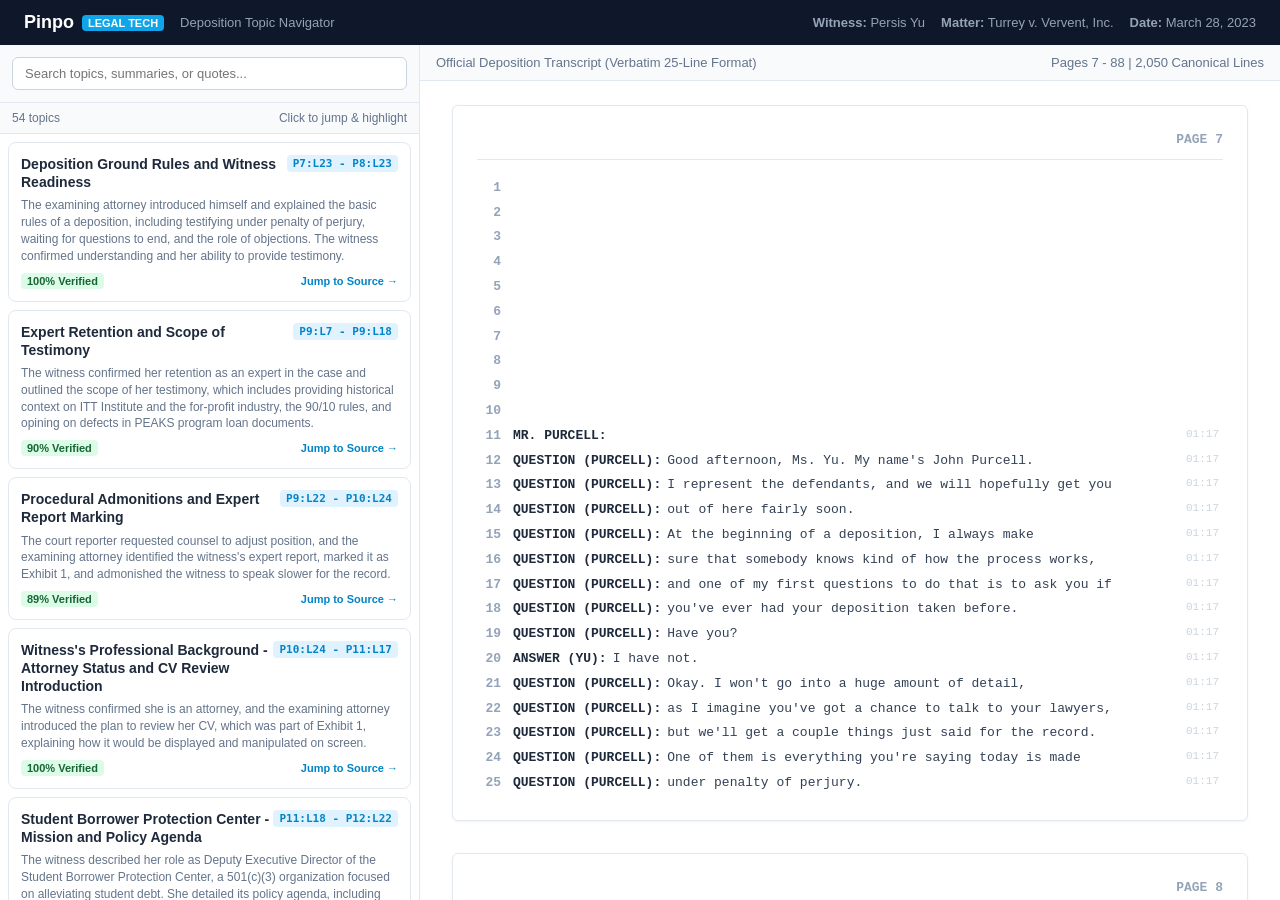
==== app/index.html @ cbd12ea7 "feat(demo): add interactive web viewer, stability benchmark suite, and final documentation" ====
<!DOCTYPE html>
<html lang="en">
<head>
    <meta charset="UTF-8">
    <meta name="viewport" content="width=device-width, initial-scale=1.0">
    <title>Pinpo - Deposition Topic Index & Source Provenance Viewer</title>
    <link rel="stylesheet" href="styles.css">
</head>
<body>
    <header>
        <div class="brand-title">
            <span>Pinpo</span>
            <span class="badge-tag">Legal Tech</span>
            <span style="font-size: 13px; font-weight: normal; color: #94a3b8; margin-left: 8px;">Deposition Topic Navigator</span>
        </div>
        <div class="meta-details">
            <div><strong>Witness:</strong> Persis Yu</div>
            <div><strong>Matter:</strong> Turrey v. Vervent, Inc.</div>
            <div><strong>Date:</strong> March 28, 2023</div>
        </div>
    </header>

    <div class="app-container">
        <!-- Left Pane: Topic Index Navigation -->
        <aside class="topic-pane">
            <div class="search-bar">
                <input type="text" id="searchInput" placeholder="Search topics, summaries, or quotes..." />
            </div>
            <div style="padding: 8px 12px; font-size: 12px; color: #64748b; display: flex; justify-content: space-between; background: #f8fafc; border-bottom: 1px solid #e2e8f0;">
                <span id="activeTopicCount">Loading topics...</span>
                <span>Click to jump & highlight</span>
            </div>
            <div class="topic-list" id="topicList">
                <!-- Topics rendered by app.js -->
            </div>
        </aside>

        <!-- Right Pane: Transcript Verification Area -->
        <main class="transcript-pane">
            <div class="viewer-header">
                <span>Official Deposition Transcript (Verbatim 25-Line Format)</span>
                <span>Pages 7 - 88 | 2,050 Canonical Lines</span>
            </div>
            <div class="transcript-scroll-area" id="transcriptArea">
                <!-- Pages and lines rendered by app.js -->
            </div>
        </main>
    </div>

    <!-- Embedded Data & Client Controller -->
    <script src="viewer_data.js"></script>
    <script src="app.js"></script>
</body>
</html>
---- app/styles.css ----
:root {
    --bg-primary: #0f172a;
    --bg-secondary: #1e293b;
    --bg-card: #ffffff;
    --border-color: #e2e8f0;
    --text-primary: #0f172a;
    --text-muted: #64748b;
    --brand-blue: #0284c7;
    --brand-blue-hover: #0369a1;
    --highlight-bg: #fef08a;
    --highlight-border: #eab308;
    --badge-green-bg: #dcfce7;
    --badge-green-text: #166534;
}

* {
    box-sizing: border-box;
    margin: 0;
    padding: 0;
}

body {
    font-family: -apple-system, BlinkMacSystemFont, "Segoe UI", Roboto, Helvetica, Arial, sans-serif;
    background-color: #f1f5f9;
    color: var(--text-primary);
    height: 100vh;
    display: flex;
    flex-direction: column;
    overflow: hidden;
}

/* Header */
header {
    background: var(--bg-primary);
    color: #ffffff;
    padding: 12px 24px;
    display: flex;
    justify-content: space-between;
    align-items: center;
    box-shadow: 0 2px 4px rgba(0, 0, 0, 0.1);
}

.brand-title {
    font-size: 18px;
    font-weight: 700;
    display: flex;
    align-items: center;
    gap: 8px;
}

.brand-title .badge-tag {
    background: #0ea5e9;
    color: white;
    font-size: 11px;
    padding: 2px 6px;
    border-radius: 4px;
    text-transform: uppercase;
}

.meta-details {
    font-size: 13px;
    color: #94a3b8;
    display: flex;
    gap: 16px;
}

/* App Container (Split Pane) */
.app-container {
    display: flex;
    flex: 1;
    overflow: hidden;
}

/* Left Pane: Topic Index */
.topic-pane {
    width: 420px;
    min-width: 360px;
    max-width: 500px;
    background: #ffffff;
    border-right: 1px solid var(--border-color);
    display: flex;
    flex-direction: column;
}

.search-bar {
    padding: 12px;
    border-bottom: 1px solid var(--border-color);
    background: #f8fafc;
}

.search-bar input {
    width: 100%;
    padding: 8px 12px;
    border: 1px solid #cbd5e1;
    border-radius: 6px;
    font-size: 13px;
    outline: none;
}

.search-bar input:focus {
    border-color: var(--brand-blue);
    box-shadow: 0 0 0 2px rgba(2, 132, 199, 0.15);
}

.topic-list {
    flex: 1;
    overflow-y: auto;
    padding: 8px;
}

.topic-card {
    background: #ffffff;
    border: 1px solid #e2e8f0;
    border-radius: 8px;
    padding: 12px;
    margin-bottom: 8px;
    cursor: pointer;
    transition: all 0.15s ease-in-out;
}

.topic-card:hover {
    border-color: var(--brand-blue);
    transform: translateY(-1px);
    box-shadow: 0 2px 5px rgba(0, 0, 0, 0.05);
}

.topic-card.active {
    border-color: var(--brand-blue);
    background: #f0f9ff;
    box-shadow: 0 0 0 2px rgba(2, 132, 199, 0.2);
}

.topic-header {
    display: flex;
    justify-content: space-between;
    align-items: flex-start;
    margin-bottom: 6px;
}

.topic-title {
    font-size: 14px;
    font-weight: 600;
    color: #1e293b;
    line-height: 1.3;
}

.topic-coord {
    font-family: monospace;
    font-size: 11px;
    font-weight: 600;
    color: #0284c7;
    background: #e0f2fe;
    padding: 2px 6px;
    border-radius: 4px;
    white-space: nowrap;
}

.topic-summary {
    font-size: 12px;
    color: var(--text-muted);
    line-height: 1.4;
    margin-bottom: 8px;
}

.topic-footer {
    display: flex;
    justify-content: space-between;
    align-items: center;
    font-size: 11px;
}

.confidence-badge {
    padding: 2px 6px;
    border-radius: 4px;
    font-weight: 600;
    background: var(--badge-green-bg);
    color: var(--badge-green-text);
}

.jump-btn {
    font-size: 11px;
    font-weight: 600;
    color: var(--brand-blue);
    display: flex;
    align-items: center;
    gap: 4px;
}

/* Right Pane: Transcript Viewer */
.transcript-pane {
    flex: 1;
    background: #ffffff;
    display: flex;
    flex-direction: column;
    overflow: hidden;
}

.viewer-header {
    padding: 10px 16px;
    background: #f8fafc;
    border-bottom: 1px solid var(--border-color);
    font-size: 13px;
    color: var(--text-muted);
    display: flex;
    justify-content: space-between;
}

.transcript-scroll-area {
    flex: 1;
    overflow-y: auto;
    padding: 24px 32px;
    font-family: "Courier New", Courier, monospace;
    font-size: 13px;
    line-height: 1.6;
}

.page-container {
    max-width: 800px;
    margin: 0 auto 32px auto;
    background: #ffffff;
    border: 1px solid #e2e8f0;
    border-radius: 6px;
    padding: 24px;
    box-shadow: 0 1px 3px rgba(0, 0, 0, 0.05);
}

.page-divider {
    text-align: right;
    font-weight: bold;
    color: #94a3b8;
    border-bottom: 1px solid #e2e8f0;
    padding-bottom: 8px;
    margin-bottom: 16px;
}

.transcript-line {
    display: flex;
    padding: 2px 4px;
    border-radius: 2px;
}

.line-num {
    width: 32px;
    color: #94a3b8;
    user-select: none;
    text-align: right;
    padding-right: 12px;
    font-weight: bold;
}

.line-speaker {
    font-weight: bold;
    color: #1e293b;
    margin-right: 6px;
    white-space: nowrap;
}

.line-text {
    flex: 1;
    color: #334155;
}

.line-ts {
    color: #cbd5e1;
    font-size: 11px;
    margin-left: 12px;
    user-select: none;
}

/* Highlight Selected Topic Block */
.transcript-line.highlighted {
    background-color: var(--highlight-bg);
}

.transcript-line.highlighted-first {
    border-top: 2px solid var(--highlight-border);
}

.transcript-line.highlighted-last {
    border-bottom: 2px solid var(--highlight-border);
}
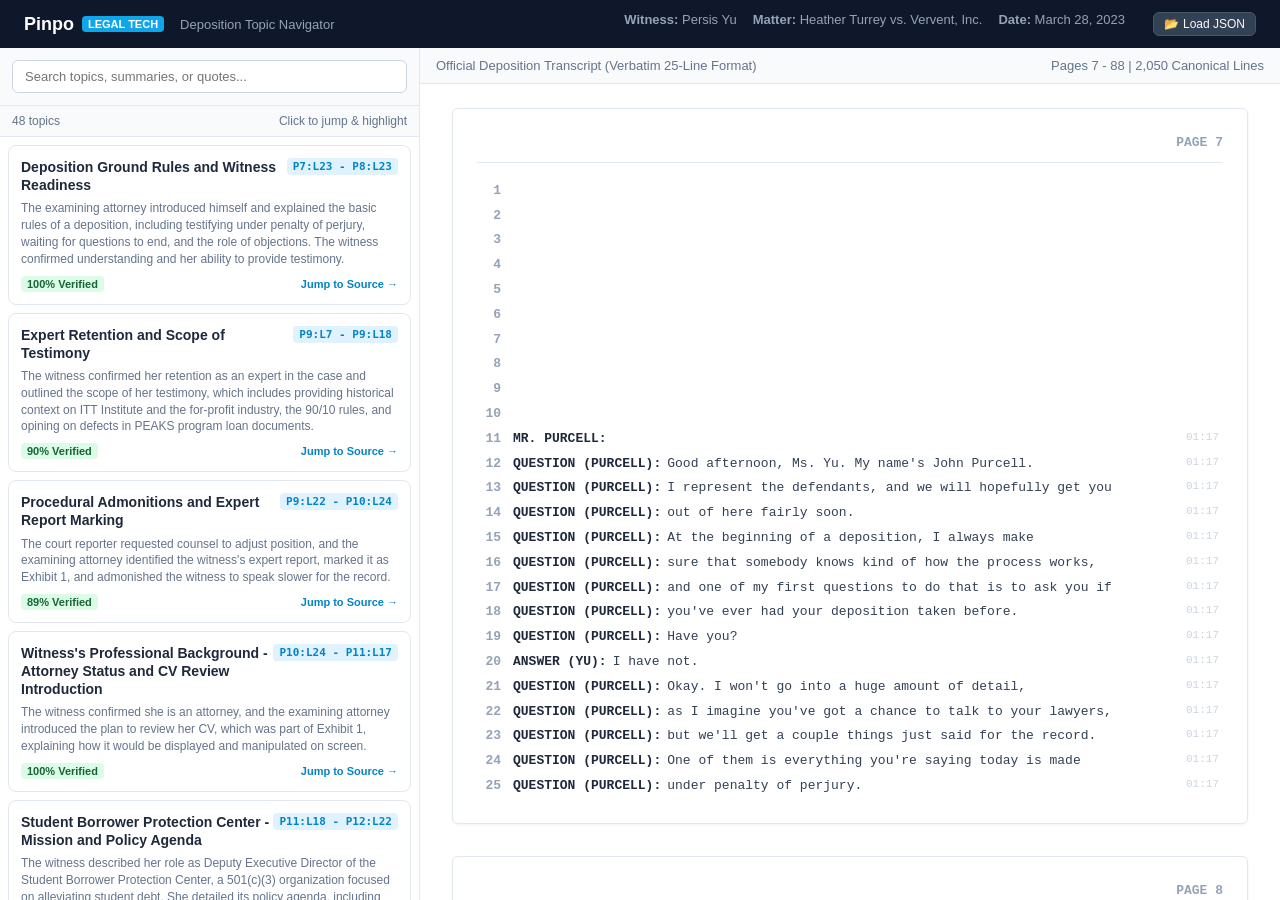
==== commit dc3b900b: "feat(pipeline): enable universal PDF ingestion with boundary detection and CLI parameters" ====
--- a/app/index.html
+++ b/app/index.html
@@ -14,9 +14,13 @@
             <span style="font-size: 13px; font-weight: normal; color: #94a3b8; margin-left: 8px;">Deposition Topic Navigator</span>
         </div>
         <div class="meta-details">
-            <div><strong>Witness:</strong> Persis Yu</div>
-            <div><strong>Matter:</strong> Turrey v. Vervent, Inc.</div>
-            <div><strong>Date:</strong> March 28, 2023</div>
+            <div><strong>Witness:</strong> <span id="headerWitness">Persis Yu</span></div>
+            <div><strong>Matter:</strong> <span id="headerMatter">Turrey v. Vervent, Inc.</span></div>
+            <div><strong>Date:</strong> <span id="headerDate">March 28, 2023</span></div>
+            <button id="loadBtn" style="margin-left: 12px; background: #334155; color: #f8fafc; border: 1px solid #475569; padding: 4px 10px; border-radius: 6px; font-size: 12px; cursor: pointer; display: flex; align-items: center; gap: 4px;">
+                <span>📂</span> Load JSON
+            </button>
+            <input type="file" id="loadDataInput" accept=".json,.js" style="display: none;" />
         </div>
     </header>
 
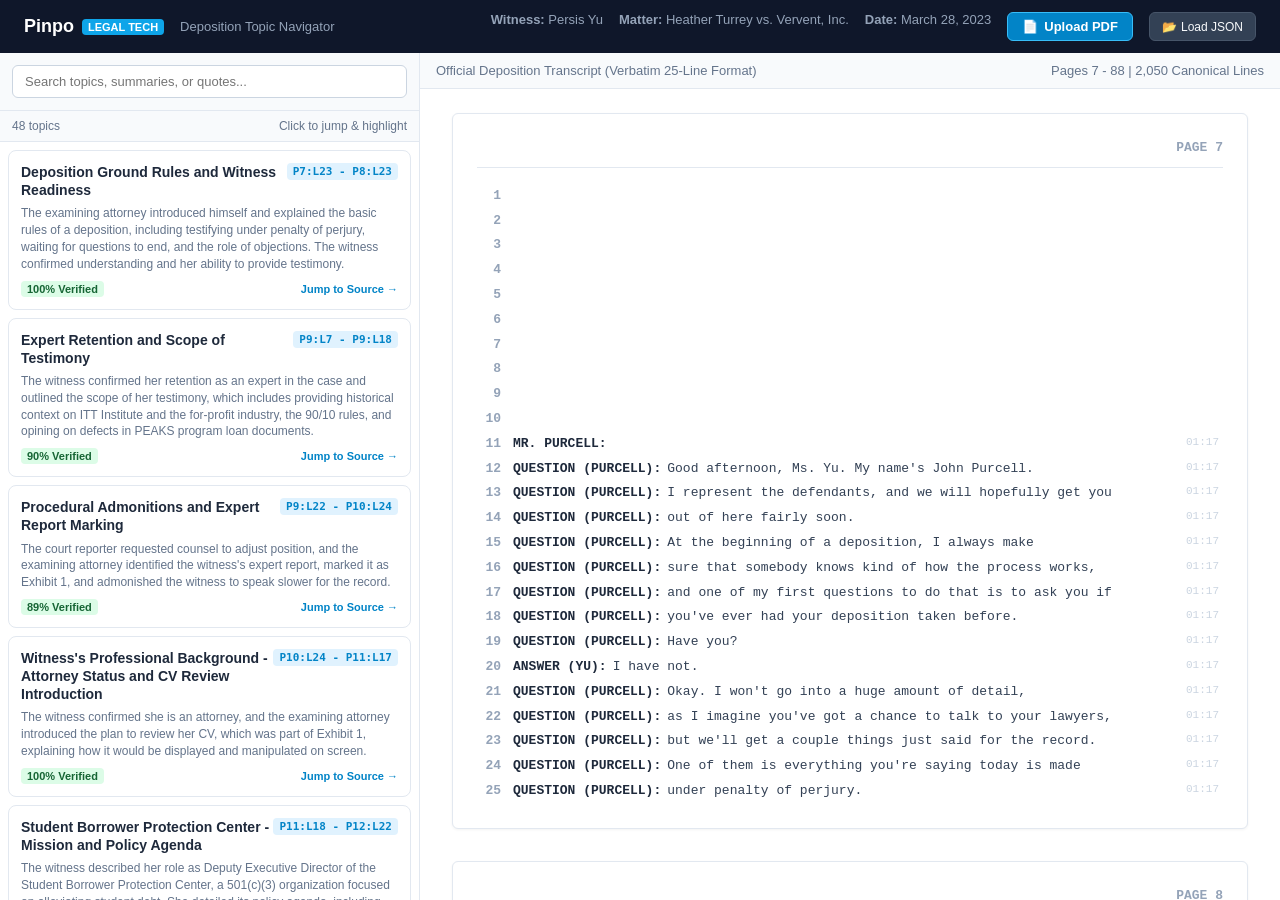
==== commit 29713784: "feat(ui): add direct PDF upload modal and backend pipeline processing endpoint" ====
--- a/app/index.html
+++ b/app/index.html
@@ -17,7 +17,10 @@
             <div><strong>Witness:</strong> <span id="headerWitness">Persis Yu</span></div>
             <div><strong>Matter:</strong> <span id="headerMatter">Turrey v. Vervent, Inc.</span></div>
             <div><strong>Date:</strong> <span id="headerDate">March 28, 2023</span></div>
-            <button id="loadBtn" style="margin-left: 12px; background: #334155; color: #f8fafc; border: 1px solid #475569; padding: 4px 10px; border-radius: 6px; font-size: 12px; cursor: pointer; display: flex; align-items: center; gap: 4px;">
+            <button id="openUploadModalBtn" class="upload-btn">
+                <span>📄</span> Upload PDF
+            </button>
+            <button id="loadBtn" style="background: #334155; color: #f8fafc; border: 1px solid #475569; padding: 6px 12px; border-radius: 6px; font-size: 12px; cursor: pointer; display: flex; align-items: center; gap: 4px;">
                 <span>📂</span> Load JSON
             </button>
             <input type="file" id="loadDataInput" accept=".json,.js" style="display: none;" />
@@ -43,7 +46,7 @@
         <main class="transcript-pane">
             <div class="viewer-header">
                 <span>Official Deposition Transcript (Verbatim 25-Line Format)</span>
-                <span>Pages 7 - 88 | 2,050 Canonical Lines</span>
+                <span id="transcriptHeaderMeta">Pages 7 - 88 | 2,050 Canonical Lines</span>
             </div>
             <div class="transcript-scroll-area" id="transcriptArea">
                 <!-- Pages and lines rendered by app.js -->
@@ -51,6 +54,64 @@
         </main>
     </div>
 
+    <!-- Upload Deposition PDF Modal -->
+    <div class="modal-overlay" id="uploadModal" style="display: none;">
+        <div class="modal-box">
+            <div class="modal-header">
+                <h3>Upload Deposition PDF</h3>
+                <button class="modal-close" id="closeModalBtn">&times;</button>
+            </div>
+            <div class="modal-body">
+                <p class="modal-desc">Select any standard 25-line court reporter deposition PDF. The system will automatically detect substantive examination bounds, extract witness & case metadata, and index topics with line provenance.</p>
+                
+                <div class="drop-zone" id="dropZone">
+                    <div class="drop-zone-icon">📄</div>
+                    <div class="drop-zone-text" id="dropZoneText">Drag & drop deposition PDF here, or <strong>click to browse</strong></div>
+                    <div class="drop-zone-filename" id="selectedFileName" style="display: none;"></div>
+                    <input type="file" id="pdfFileInput" accept=".pdf" style="display: none;" />
+                </div>
+
+                <div class="modal-options">
+                    <label style="font-size: 13px; font-weight: 600; color: #334155; margin-bottom: 4px; display: block;">Processing Mode:</label>
+                    <div class="radio-group">
+                        <label class="radio-card selected" id="modeQuickLabel">
+                            <input type="radio" name="processMode" value="quick" checked />
+                            <div class="radio-info">
+                                <span class="radio-title">⚡ Quick Mode (First 10 Pages)</span>
+                                <span class="radio-sub">Fast (~15s) opening examination. Recommended to preserve free API quota.</span>
+                            </div>
+                        </label>
+                        <label class="radio-card" id="modeFullLabel">
+                            <input type="radio" name="processMode" value="full" />
+                            <div class="radio-info">
+                                <span class="radio-title">🏛️ Full Deposition</span>
+                                <span class="radio-sub">Processes entire testimony end-to-end (takes ~1–2 mins).</span>
+                            </div>
+                        </label>
+                    </div>
+                </div>
+
+                <!-- Live Progress Section -->
+                <div class="progress-section" id="progressSection" style="display: none;">
+                    <div class="spinner-container">
+                        <div class="spinner"></div>
+                        <span id="progressText">Uploading & parsing 25-line grid...</span>
+                    </div>
+                    <div class="progress-bar">
+                        <div class="progress-fill" id="progressFill"></div>
+                    </div>
+                </div>
+
+                <!-- Error Notice -->
+                <div class="modal-error" id="modalError" style="display: none;"></div>
+            </div>
+            <div class="modal-footer">
+                <button class="btn-cancel" id="cancelModalBtn">Cancel</button>
+                <button class="btn-submit" id="startUploadBtn" disabled>Process Deposition</button>
+            </div>
+        </div>
+    </div>
+
     <!-- Embedded Data & Client Controller -->
     <script src="viewer_data.js"></script>
     <script src="app.js"></script>
--- a/app/styles.css
+++ b/app/styles.css
@@ -279,3 +279,276 @@
 .transcript-line.highlighted-last {
     border-bottom: 2px solid var(--highlight-border);
 }
+
+/* Upload Button in Header */
+.upload-btn {
+    background: #0284c7;
+    color: #ffffff;
+    border: 1px solid #38bdf8;
+    padding: 6px 14px;
+    border-radius: 6px;
+    font-size: 13px;
+    font-weight: 600;
+    cursor: pointer;
+    display: flex;
+    align-items: center;
+    gap: 6px;
+    transition: background 0.2s, transform 0.1s;
+}
+
+.upload-btn:hover {
+    background: #0369a1;
+    transform: translateY(-1px);
+}
+
+/* Modal Overlay */
+.modal-overlay {
+    position: fixed;
+    top: 0;
+    left: 0;
+    right: 0;
+    bottom: 0;
+    background: rgba(15, 23, 42, 0.75);
+    backdrop-filter: blur(4px);
+    display: flex;
+    justify-content: center;
+    align-items: center;
+    z-index: 1000;
+}
+
+.modal-box {
+    background: #ffffff;
+    border-radius: 12px;
+    width: 90%;
+    max-width: 540px;
+    box-shadow: 0 20px 25px -5px rgba(0, 0, 0, 0.2), 0 10px 10px -5px rgba(0, 0, 0, 0.1);
+    display: flex;
+    flex-direction: column;
+    overflow: hidden;
+    animation: modalPop 0.2s ease-out;
+}
+
+@keyframes modalPop {
+    from { transform: scale(0.95); opacity: 0; }
+    to { transform: scale(1); opacity: 1; }
+}
+
+.modal-header {
+    padding: 16px 20px;
+    background: #0f172a;
+    color: #ffffff;
+    display: flex;
+    justify-content: space-between;
+    align-items: center;
+}
+
+.modal-header h3 {
+    font-size: 16px;
+    font-weight: 600;
+}
+
+.modal-close {
+    background: transparent;
+    border: none;
+    color: #94a3b8;
+    font-size: 24px;
+    cursor: pointer;
+    line-height: 1;
+}
+
+.modal-close:hover {
+    color: #ffffff;
+}
+
+.modal-body {
+    padding: 20px;
+    display: flex;
+    flex-direction: column;
+    gap: 16px;
+}
+
+.modal-desc {
+    font-size: 13px;
+    color: #475569;
+    line-height: 1.5;
+}
+
+/* Drop Zone */
+.drop-zone {
+    border: 2px dashed #94a3b8;
+    border-radius: 8px;
+    padding: 24px 16px;
+    text-align: center;
+    background: #f8fafc;
+    cursor: pointer;
+    transition: border-color 0.2s, background 0.2s;
+}
+
+.drop-zone:hover, .drop-zone.dragover {
+    border-color: #0284c7;
+    background: #f0f9ff;
+}
+
+.drop-zone-icon {
+    font-size: 36px;
+    margin-bottom: 8px;
+}
+
+.drop-zone-text {
+    font-size: 13px;
+    color: #475569;
+}
+
+.drop-zone-filename {
+    margin-top: 8px;
+    display: inline-block;
+    background: #e0f2fe;
+    color: #0369a1;
+    font-weight: 600;
+    font-size: 13px;
+    padding: 4px 10px;
+    border-radius: 6px;
+}
+
+/* Radio Group */
+.radio-group {
+    display: flex;
+    flex-direction: column;
+    gap: 8px;
+    margin-top: 6px;
+}
+
+.radio-card {
+    display: flex;
+    align-items: flex-start;
+    gap: 10px;
+    padding: 10px 14px;
+    border: 1px solid #cbd5e1;
+    border-radius: 8px;
+    cursor: pointer;
+    transition: all 0.15s;
+}
+
+.radio-card.selected {
+    border-color: #0284c7;
+    background: #f0f9ff;
+}
+
+.radio-card input {
+    margin-top: 3px;
+}
+
+.radio-info {
+    display: flex;
+    flex-direction: column;
+}
+
+.radio-title {
+    font-size: 13px;
+    font-weight: 600;
+    color: #0f172a;
+}
+
+.radio-sub {
+    font-size: 11px;
+    color: #64748b;
+}
+
+/* Spinner & Progress */
+.progress-section {
+    background: #f8fafc;
+    border: 1px solid #e2e8f0;
+    border-radius: 8px;
+    padding: 14px;
+}
+
+.spinner-container {
+    display: flex;
+    align-items: center;
+    gap: 12px;
+    margin-bottom: 10px;
+    font-size: 13px;
+    font-weight: 500;
+    color: #0284c7;
+}
+
+.spinner {
+    width: 20px;
+    height: 20px;
+    border: 3px solid #cbd5e1;
+    border-top: 3px solid #0284c7;
+    border-radius: 50%;
+    animation: spin 0.8s linear infinite;
+}
+
+@keyframes spin {
+    0% { transform: rotate(0deg); }
+    100% { transform: rotate(360deg); }
+}
+
+.progress-bar {
+    width: 100%;
+    height: 6px;
+    background: #e2e8f0;
+    border-radius: 3px;
+    overflow: hidden;
+}
+
+.progress-fill {
+    height: 100%;
+    width: 30%;
+    background: #0284c7;
+    border-radius: 3px;
+    transition: width 0.3s;
+    animation: progressPulse 1.5s ease-in-out infinite;
+}
+
+@keyframes progressPulse {
+    0% { opacity: 0.6; }
+    50% { opacity: 1; }
+    100% { opacity: 0.6; }
+}
+
+.modal-error {
+    background: #fee2e2;
+    color: #991b1b;
+    padding: 8px 12px;
+    border-radius: 6px;
+    font-size: 12px;
+}
+
+.modal-footer {
+    padding: 12px 20px;
+    background: #f8fafc;
+    border-top: 1px solid #e2e8f0;
+    display: flex;
+    justify-content: flex-end;
+    gap: 10px;
+}
+
+.btn-cancel {
+    background: #f1f5f9;
+    border: 1px solid #cbd5e1;
+    color: #475569;
+    padding: 8px 16px;
+    border-radius: 6px;
+    font-size: 13px;
+    cursor: pointer;
+}
+
+.btn-submit {
+    background: #0284c7;
+    border: 1px solid #0284c7;
+    color: #ffffff;
+    padding: 8px 18px;
+    border-radius: 6px;
+    font-size: 13px;
+    font-weight: 600;
+    cursor: pointer;
+    transition: opacity 0.2s;
+}
+
+.btn-submit:disabled {
+    opacity: 0.5;
+    cursor: not-allowed;
+}
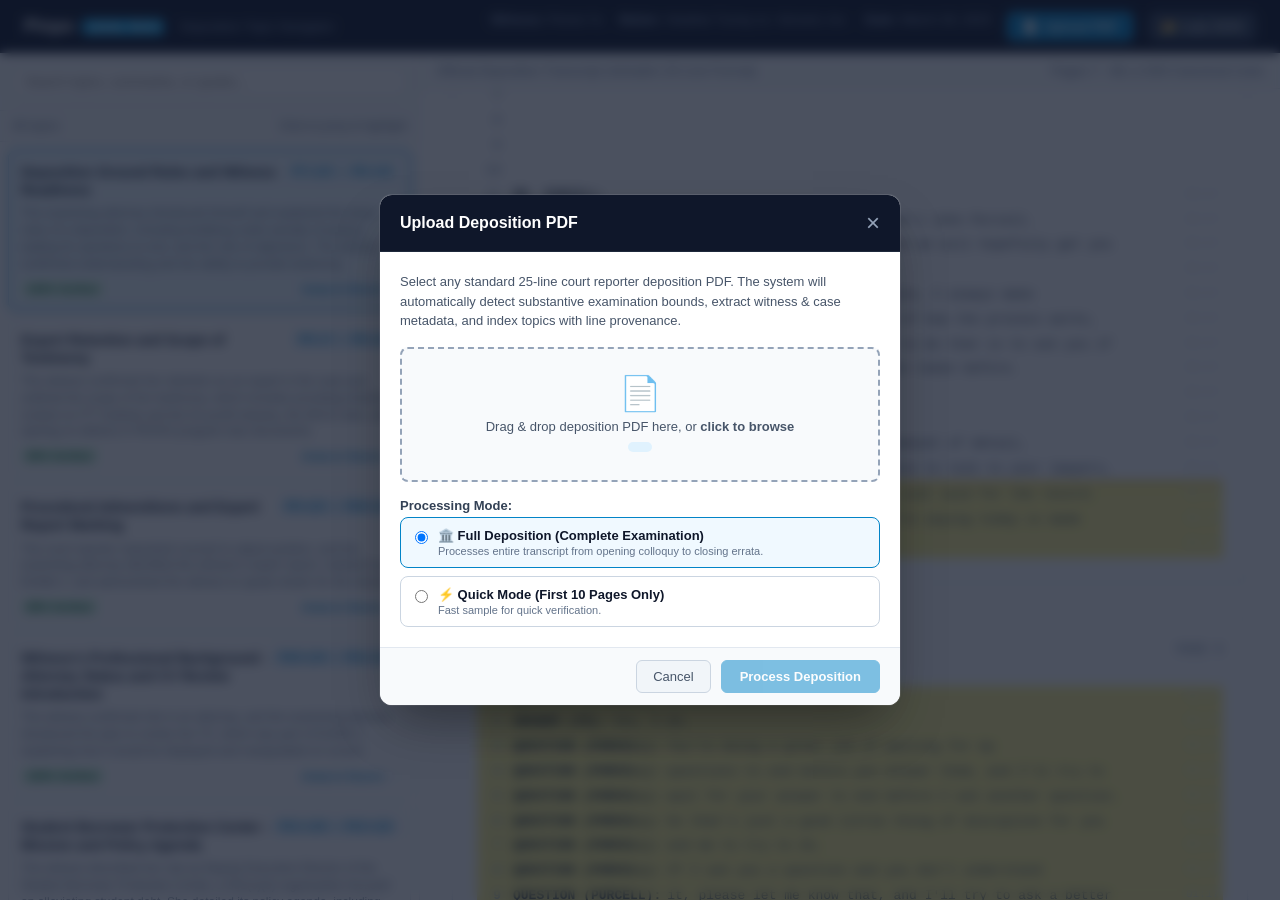
==== commit fbe89fce: "fix(ui): embed resilient upload modal CSS and disable server static caching to fix unstyled modal" ====
--- a/app/index.html
+++ b/app/index.html
@@ -4,7 +4,265 @@
     <meta charset="UTF-8">
     <meta name="viewport" content="width=device-width, initial-scale=1.0">
     <title>Pinpo - Deposition Topic Index & Source Provenance Viewer</title>
-    <link rel="stylesheet" href="styles.css">
+    <link rel="stylesheet" href="styles.css?v=3.5">
+    <style>
+        /* Standalone Resilient Upload Box UI */
+        .modal-overlay {
+            position: fixed !important;
+            top: 0 !important;
+            left: 0 !important;
+            right: 0 !important;
+            bottom: 0 !important;
+            width: 100vw !important;
+            height: 100vh !important;
+            background: rgba(15, 23, 42, 0.75) !important;
+            backdrop-filter: blur(6px) !important;
+            -webkit-backdrop-filter: blur(6px) !important;
+            display: flex !important;
+            justify-content: center !important;
+            align-items: center !important;
+            z-index: 9999 !important;
+        }
+
+        .modal-box {
+            background: #ffffff !important;
+            border-radius: 12px !important;
+            width: 90% !important;
+            max-width: 520px !important;
+            box-shadow: 0 25px 50px -12px rgba(0, 0, 0, 0.4), 0 0 0 1px rgba(255, 255, 255, 0.1) !important;
+            display: flex !important;
+            flex-direction: column !important;
+            overflow: hidden !important;
+            animation: modalPop 0.2s ease-out !important;
+        }
+
+        @keyframes modalPop {
+            from { transform: scale(0.94); opacity: 0; }
+            to { transform: scale(1); opacity: 1; }
+        }
+
+        .modal-header {
+            padding: 16px 20px !important;
+            background: #0f172a !important;
+            color: #ffffff !important;
+            display: flex !important;
+            justify-content: space-between !important;
+            align-items: center !important;
+            border-bottom: 1px solid #1e293b !important;
+        }
+
+        .modal-header h3 {
+            font-size: 16px !important;
+            font-weight: 600 !important;
+            color: #ffffff !important;
+            margin: 0 !important;
+        }
+
+        .modal-close {
+            background: transparent !important;
+            border: none !important;
+            color: #94a3b8 !important;
+            font-size: 24px !important;
+            cursor: pointer !important;
+            line-height: 1 !important;
+            transition: color 0.15s !important;
+        }
+
+        .modal-close:hover {
+            color: #ffffff !important;
+        }
+
+        .modal-body {
+            padding: 20px !important;
+            display: flex !important;
+            flex-direction: column !important;
+            gap: 16px !important;
+            background: #ffffff !important;
+        }
+
+        .modal-desc {
+            font-size: 13px !important;
+            color: #475569 !important;
+            line-height: 1.5 !important;
+            margin: 0 !important;
+        }
+
+        .drop-zone {
+            border: 2px dashed #94a3b8 !important;
+            border-radius: 8px !important;
+            padding: 24px 16px !important;
+            text-align: center !important;
+            background: #f8fafc !important;
+            cursor: pointer !important;
+            transition: all 0.2s ease !important;
+        }
+
+        .drop-zone:hover, .drop-zone.dragover {
+            border-color: #0284c7 !important;
+            background: #f0f9ff !important;
+        }
+
+        .drop-zone-icon {
+            font-size: 34px !important;
+            margin-bottom: 6px !important;
+        }
+
+        .drop-zone-text {
+            font-size: 13px !important;
+            color: #475569 !important;
+        }
+
+        .drop-zone-filename {
+            margin-top: 8px !important;
+            display: inline-block !important;
+            background: #e0f2fe !important;
+            color: #0369a1 !important;
+            font-weight: 600 !important;
+            font-size: 13px !important;
+            padding: 5px 12px !important;
+            border-radius: 6px !important;
+        }
+
+        .radio-group {
+            display: flex !important;
+            flex-direction: column !important;
+            gap: 8px !important;
+            margin-top: 4px !important;
+        }
+
+        .radio-card {
+            display: flex !important;
+            align-items: flex-start !important;
+            gap: 10px !important;
+            padding: 10px 14px !important;
+            border: 1px solid #cbd5e1 !important;
+            border-radius: 8px !important;
+            cursor: pointer !important;
+            transition: all 0.15s ease !important;
+            background: #ffffff !important;
+        }
+
+        .radio-card.selected {
+            border-color: #0284c7 !important;
+            background: #f0f9ff !important;
+        }
+
+        .radio-card input {
+            margin-top: 3px !important;
+        }
+
+        .radio-info {
+            display: flex !important;
+            flex-direction: column !important;
+        }
+
+        .radio-title {
+            font-size: 13px !important;
+            font-weight: 600 !important;
+            color: #0f172a !important;
+        }
+
+        .radio-sub {
+            font-size: 11px !important;
+            color: #64748b !important;
+            margin-top: 2px !important;
+        }
+
+        .progress-section {
+            background: #f8fafc !important;
+            border: 1px solid #e2e8f0 !important;
+            border-radius: 8px !important;
+            padding: 14px !important;
+        }
+
+        .spinner-container {
+            display: flex !important;
+            align-items: center !important;
+            gap: 12px !important;
+            margin-bottom: 10px !important;
+            font-size: 13px !important;
+            font-weight: 500 !important;
+            color: #0284c7 !important;
+        }
+
+        .spinner {
+            width: 20px !important;
+            height: 20px !important;
+            border: 3px solid #cbd5e1 !important;
+            border-top: 3px solid #0284c7 !important;
+            border-radius: 50% !important;
+            animation: spin 0.8s linear infinite !important;
+        }
+
+        @keyframes spin {
+            0% { transform: rotate(0deg); }
+            100% { transform: rotate(360deg); }
+        }
+
+        .progress-bar {
+            width: 100% !important;
+            height: 6px !important;
+            background: #e2e8f0 !important;
+            border-radius: 3px !important;
+            overflow: hidden !important;
+        }
+
+        .progress-fill {
+            height: 100% !important;
+            width: 30% !important;
+            background: #0284c7 !important;
+            border-radius: 3px !important;
+            transition: width 0.3s !important;
+        }
+
+        .modal-error {
+            background: #fee2e2 !important;
+            color: #991b1b !important;
+            padding: 8px 12px !important;
+            border-radius: 6px !important;
+            font-size: 12px !important;
+        }
+
+        .modal-footer {
+            padding: 12px 20px !important;
+            background: #f8fafc !important;
+            border-top: 1px solid #e2e8f0 !important;
+            display: flex !important;
+            justify-content: flex-end !important;
+            gap: 10px !important;
+        }
+
+        .btn-cancel {
+            background: #f1f5f9 !important;
+            border: 1px solid #cbd5e1 !important;
+            color: #475569 !important;
+            padding: 8px 16px !important;
+            border-radius: 6px !important;
+            font-size: 13px !important;
+            cursor: pointer !important;
+        }
+
+        .btn-cancel:hover {
+            background: #e2e8f0 !important;
+        }
+
+        .btn-submit {
+            background: #0284c7 !important;
+            border: 1px solid #0284c7 !important;
+            color: #ffffff !important;
+            padding: 8px 18px !important;
+            border-radius: 6px !important;
+            font-size: 13px !important;
+            font-weight: 600 !important;
+            cursor: pointer !important;
+            transition: opacity 0.2s !important;
+        }
+
+        .btn-submit:disabled {
+            opacity: 0.5 !important;
+            cursor: not-allowed !important;
+        }
+    </style>
 </head>
 <body>
     <header>
@@ -74,18 +332,18 @@
                 <div class="modal-options">
                     <label style="font-size: 13px; font-weight: 600; color: #334155; margin-bottom: 4px; display: block;">Processing Mode:</label>
                     <div class="radio-group">
-                        <label class="radio-card selected" id="modeQuickLabel">
-                            <input type="radio" name="processMode" value="quick" checked />
+                        <label class="radio-card selected" id="modeFullLabel">
+                            <input type="radio" name="processMode" value="full" checked />
                             <div class="radio-info">
-                                <span class="radio-title">⚡ Quick Mode (First 10 Pages)</span>
-                                <span class="radio-sub">Fast (~15s) opening examination. Recommended to preserve free API quota.</span>
+                                <span class="radio-title">🏛️ Full Deposition (Complete Examination)</span>
+                                <span class="radio-sub">Processes entire transcript from opening colloquy to closing errata.</span>
                             </div>
                         </label>
-                        <label class="radio-card" id="modeFullLabel">
-                            <input type="radio" name="processMode" value="full" />
+                        <label class="radio-card" id="modeQuickLabel">
+                            <input type="radio" name="processMode" value="quick" />
                             <div class="radio-info">
-                                <span class="radio-title">🏛️ Full Deposition</span>
-                                <span class="radio-sub">Processes entire testimony end-to-end (takes ~1–2 mins).</span>
+                                <span class="radio-title">⚡ Quick Mode (First 10 Pages Only)</span>
+                                <span class="radio-sub">Fast sample for quick verification.</span>
                             </div>
                         </label>
                     </div>
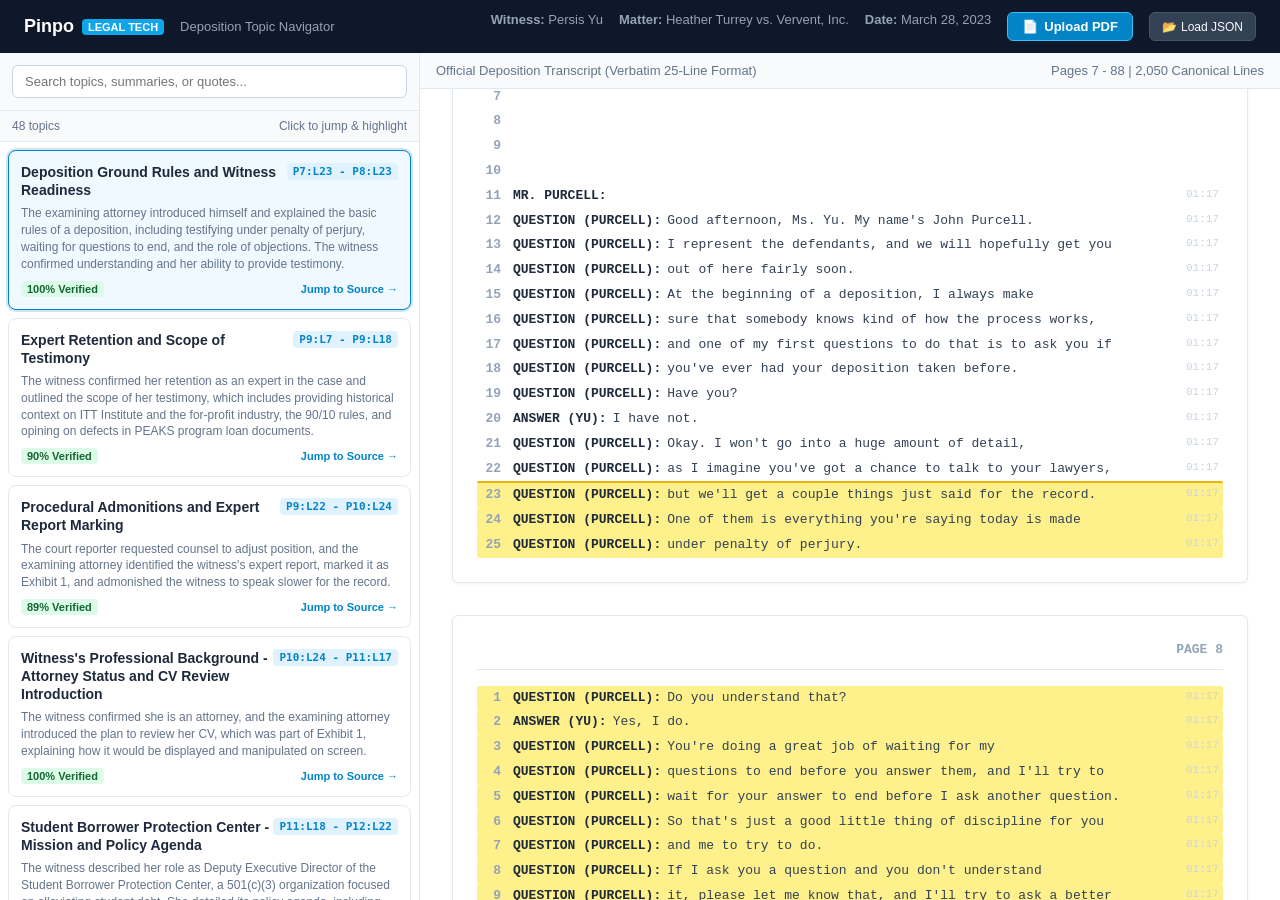
==== commit 713a3223: "fix(ui): fix modal close/cancel buttons, add backdrop/escape dismiss, and remove quick mode" ====
--- a/app/index.html
+++ b/app/index.html
@@ -18,10 +18,14 @@
             background: rgba(15, 23, 42, 0.75) !important;
             backdrop-filter: blur(6px) !important;
             -webkit-backdrop-filter: blur(6px) !important;
-            display: flex !important;
+            display: none;
             justify-content: center !important;
             align-items: center !important;
             z-index: 9999 !important;
+        }
+
+        .modal-overlay.open {
+            display: flex !important;
         }
 
         .modal-box {
@@ -329,23 +333,11 @@
                     <input type="file" id="pdfFileInput" accept=".pdf" style="display: none;" />
                 </div>
 
-                <div class="modal-options">
-                    <label style="font-size: 13px; font-weight: 600; color: #334155; margin-bottom: 4px; display: block;">Processing Mode:</label>
-                    <div class="radio-group">
-                        <label class="radio-card selected" id="modeFullLabel">
-                            <input type="radio" name="processMode" value="full" checked />
-                            <div class="radio-info">
-                                <span class="radio-title">🏛️ Full Deposition (Complete Examination)</span>
-                                <span class="radio-sub">Processes entire transcript from opening colloquy to closing errata.</span>
-                            </div>
-                        </label>
-                        <label class="radio-card" id="modeQuickLabel">
-                            <input type="radio" name="processMode" value="quick" />
-                            <div class="radio-info">
-                                <span class="radio-title">⚡ Quick Mode (First 10 Pages Only)</span>
-                                <span class="radio-sub">Fast sample for quick verification.</span>
-                            </div>
-                        </label>
+                <div style="background: #f8fafc; border: 1px solid #e2e8f0; border-radius: 8px; padding: 12px 14px; display: flex; align-items: center; gap: 12px;">
+                    <span style="font-size: 22px;">🏛️</span>
+                    <div>
+                        <div style="font-size: 13px; font-weight: 600; color: #0f172a;">Full Deposition Examination</div>
+                        <div style="font-size: 11px; color: #64748b; margin-top: 2px;">Automatically detects deponent bounds, parses canonical 25-line grid, and indexes topics with line provenance.</div>
                     </div>
                 </div>
 
@@ -372,6 +364,6 @@
 
     <!-- Embedded Data & Client Controller -->
     <script src="viewer_data.js"></script>
-    <script src="app.js"></script>
+    <script src="app.js?v=3.5"></script>
 </body>
 </html>
--- a/app/styles.css
+++ b/app/styles.css
@@ -310,10 +310,14 @@
     bottom: 0;
     background: rgba(15, 23, 42, 0.75);
     backdrop-filter: blur(4px);
-    display: flex;
+    display: none;
     justify-content: center;
     align-items: center;
     z-index: 1000;
+}
+
+.modal-overlay.open {
+    display: flex;
 }
 
 .modal-box {
